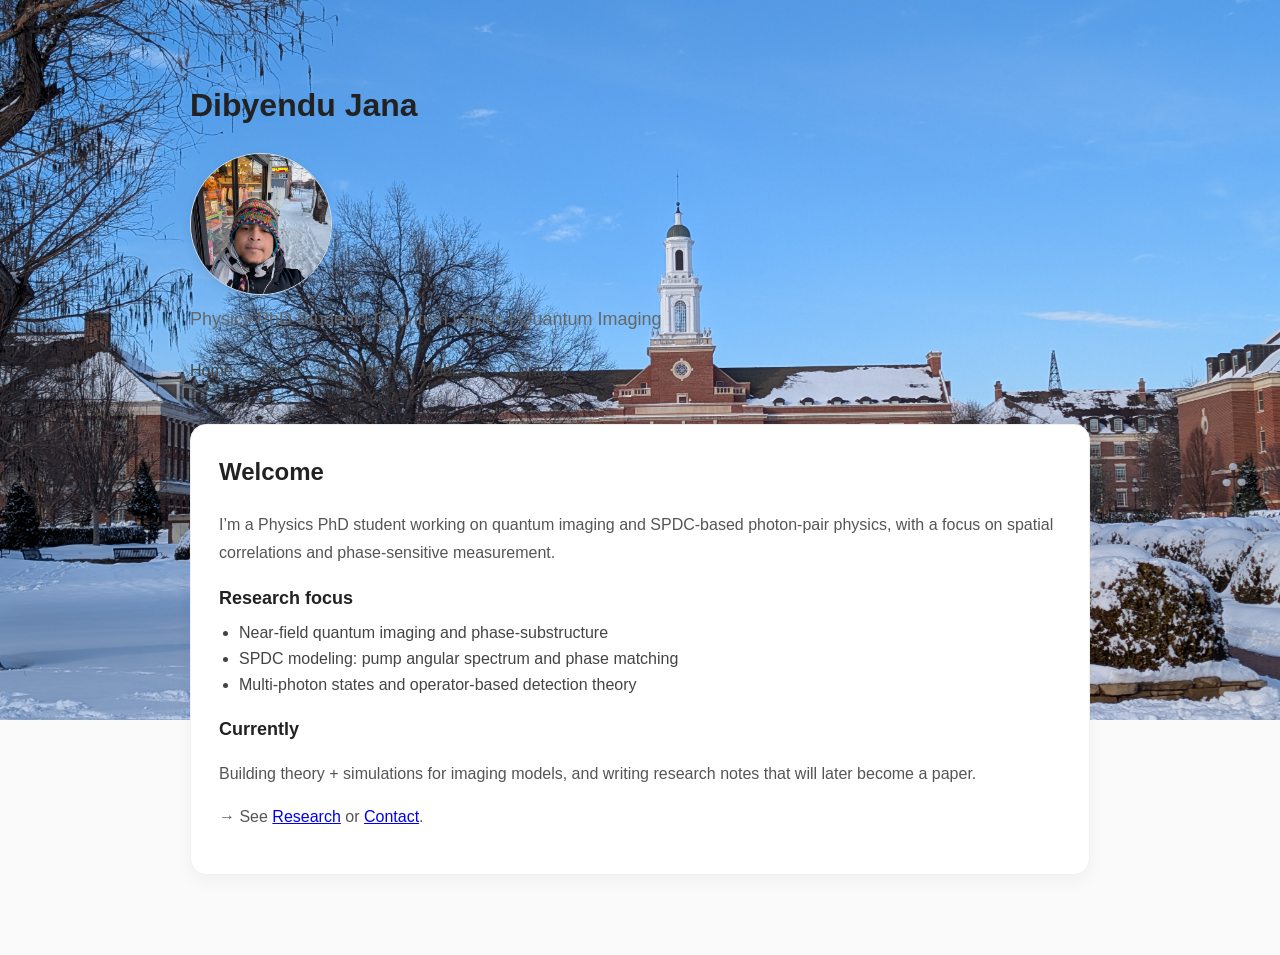
==== index.html @ 547da96c "Update index.html" ====
<!DOCTYPE html>
<html>
<head>
  <meta charset="utf-8" />
  <meta name="viewport" content="width=device-width, initial-scale=1" />
  <title>Dibyendu Jana</title>
  <style>
 body {
  font-family: -apple-system, BlinkMacSystemFont, "Segoe UI", Roboto, sans-serif;
  max-width: 900px;
  margin: 80px auto;
  padding: 0 20px;
  line-height: 1.6;
  color: #222;
  background-color: #fafafa;
}
body{
  background-image: url("assets/osu.jpg");
  background-size: 100% auto;
  background-repeat: no-repeat;
  background-position: top center;
}

body::before{
    content: "";
    position: fixed;
    inset: 0;
    background: rgba(255,255,255,0.3);
    backdrop-filter: blur(10px);
    z-index: -1;
    opacity: 0;                    /* start hidden */
    transition: opacity 0.3s ease; /* smooth fade */
}
body.scrolled::before{
    opacity: 1;   /* show blur when scrolling */
}



  z-index: -1;
}

h1 {
  font-size: 36px;
  font-weight: 600;
  letter-spacing: -0.5px;
}

.tagline {
  font-size: 18px;
  color: #666;
  margin-top: 8px;
}

p {
  color: #555;
}

nav {
  margin: 25px 0;
}

nav a {
  margin-right: 22px;
  text-decoration: none;
  color: #444;
  font-weight: 500;
  transition: color 0.2s ease;
}

nav a:hover {
  color: #000;
}

.card {
  background: white;
  border: 1px solid #f0f0f0;
  padding: 28px;
  border-radius: 16px;
  margin-top: 40px;
  box-shadow: 0 6px 18px rgba(0, 0, 0, 0.04);
}
    
.card h2 {
  margin-top: 0;
  font-size: 24px;
}

.card p {
  font-size: 16px;
  line-height: 1.7;
}
.card h3 {
  margin-top: 18px;
  margin-bottom: 8px;
  font-size: 18px;
}

.card ul {
  margin-top: 0;
  padding-left: 20px;
  color: #444;
}


.profile-pic {
  width: 140px;
  height: 140px;
  border-radius: 50%;
  object-fit: cover;
  display: block;
  margin: 20px 0 10px 0;
  border: 1px solid #ddd;
  box-shadow: 0 4px 12px rgba(0, 0, 0, 0.08);
  transition: transform 0.3s ease, box-shadow 0.3s ease;
}

.profile-pic:hover {
  transform: scale(1.03);
  box-shadow: 0 8px 20px rgba(0, 0, 0, 0.12);
}

  </style>
</head>
<body>

  <h1>Dibyendu Jana</h1>
  <img src="assets/PXL_20260125_235004710.jpg" alt="Photo of Dibyendu Jana" class="profile-pic">

 <p class="tagline">Physics PhD Student | Quantum Optics | Quantum Imaging</p>

  <nav>
    <a href="index.html">Home</a>
    <a href="about.html">About</a>
    <a href="research.html">Research</a>
    <a href="hobbies.html">Hobbies</a>
    <a href="contact.html">Contact</a>
  </nav>

 <div class="card">
  <h2>Welcome</h2>
  <p>
    I’m a Physics PhD student working on quantum imaging and SPDC-based photon-pair physics,
    with a focus on spatial correlations and phase-sensitive measurement.
  </p>

  <h3>Research focus</h3>
  <ul>
    <li>Near-field quantum imaging and phase-substructure</li>
    <li>SPDC modeling: pump angular spectrum and phase matching</li>
    <li>Multi-photon states and operator-based detection theory</li>
  </ul>

  <h3>Currently</h3>
  <p>
    Building theory + simulations for imaging models, and writing research notes that will later become a paper.
  </p>

  <p>
    → See <a href="research.html">Research</a> or <a href="contact.html">Contact</a>.
  </p>
</div>

<script>
  window.addEventListener("scroll", function () {
    if (window.scrollY > 10) {
      document.body.classList.add("scrolled");
    } else {
      document.body.classList.remove("scrolled");
    }
  });
</script>

</body>
</html>
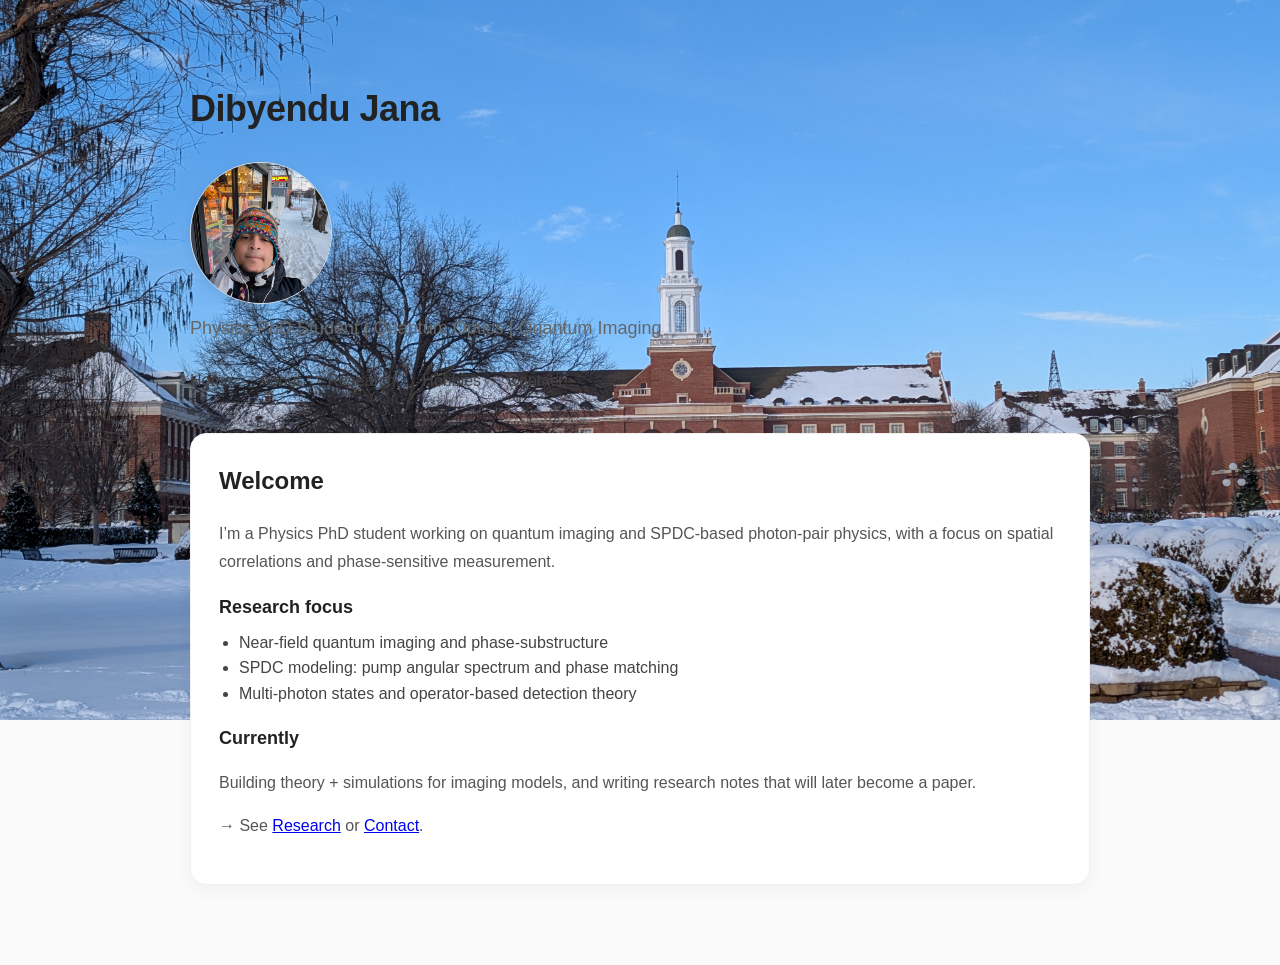
==== commit c49436fc: "Update index.html" ====
--- a/index.html
+++ b/index.html
@@ -36,10 +36,6 @@
 }
 
 
-
-  z-index: -1;
-}
-
 h1 {
   font-size: 36px;
   font-weight: 600;
@@ -50,6 +46,10 @@
   font-size: 18px;
   color: #666;
   margin-top: 8px;
+  transition: color 0.3s ease;   /* add this line */
+}
+body.scrolled .tagline {
+  color: #FC6A03;   /* nice modern orange */
 }
 
 p {
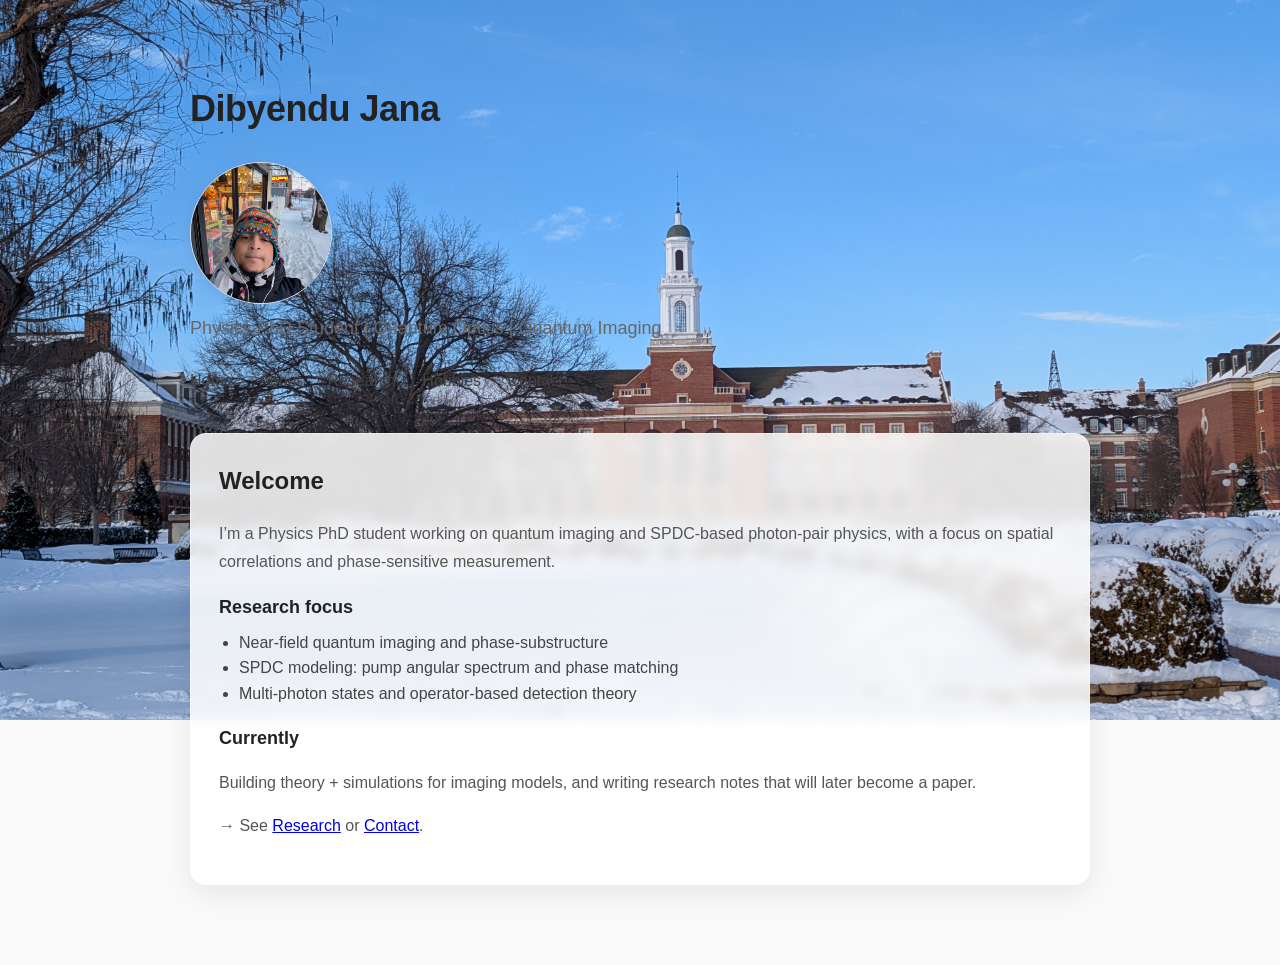
==== commit 270858ec: "Update index.html" ====
--- a/index.html
+++ b/index.html
@@ -49,7 +49,7 @@
   transition: color 0.3s ease;   /* add this line */
 }
 body.scrolled .tagline {
-  color: #FC6A03;   /* nice modern orange */
+  color: #444;   /* nice modern orange */
 }
 
 p {
@@ -73,14 +73,15 @@
 }
 
 .card {
-  background: white;
-  border: 1px solid #f0f0f0;
+  background: rgba(255, 255, 255, 0.85);
+  backdrop-filter: blur(6px);
+  border: 1px solid rgba(255, 255, 255, 0.4);
   padding: 28px;
   border-radius: 16px;
   margin-top: 40px;
-  box-shadow: 0 6px 18px rgba(0, 0, 0, 0.04);
+  box-shadow: 0 10px 30px rgba(0, 0, 0, 0.08);
 }
-    
+
 .card h2 {
   margin-top: 0;
   font-size: 24px;
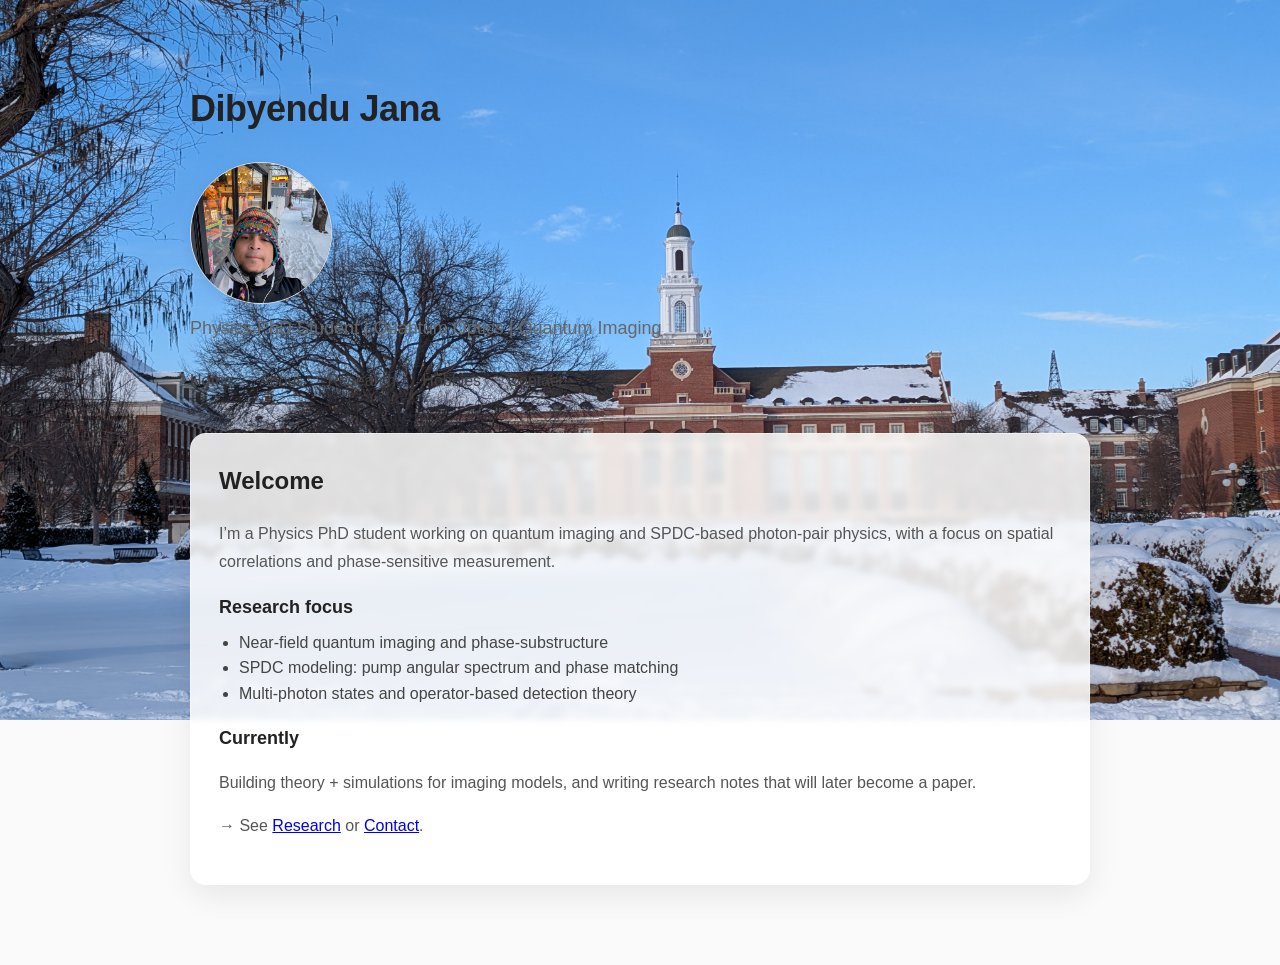
==== commit f41238ef: "Update index.html" ====
--- a/index.html
+++ b/index.html
@@ -74,12 +74,17 @@
 
 .card {
   background: rgba(255, 255, 255, 0.85);
-  backdrop-filter: blur(6px);
+  backdrop-filter: blur(3px);
   border: 1px solid rgba(255, 255, 255, 0.4);
   padding: 28px;
   border-radius: 16px;
   margin-top: 40px;
   box-shadow: 0 10px 30px rgba(0, 0, 0, 0.08);
+  transition: transform 0.3s ease, box-shadow 0.3s ease;
+}
+.card:hover {
+  transform: translateY(-3px);
+  box-shadow: 0 18px 45px rgba(0, 0, 0, 0.1);
 }
 
 .card h2 {
